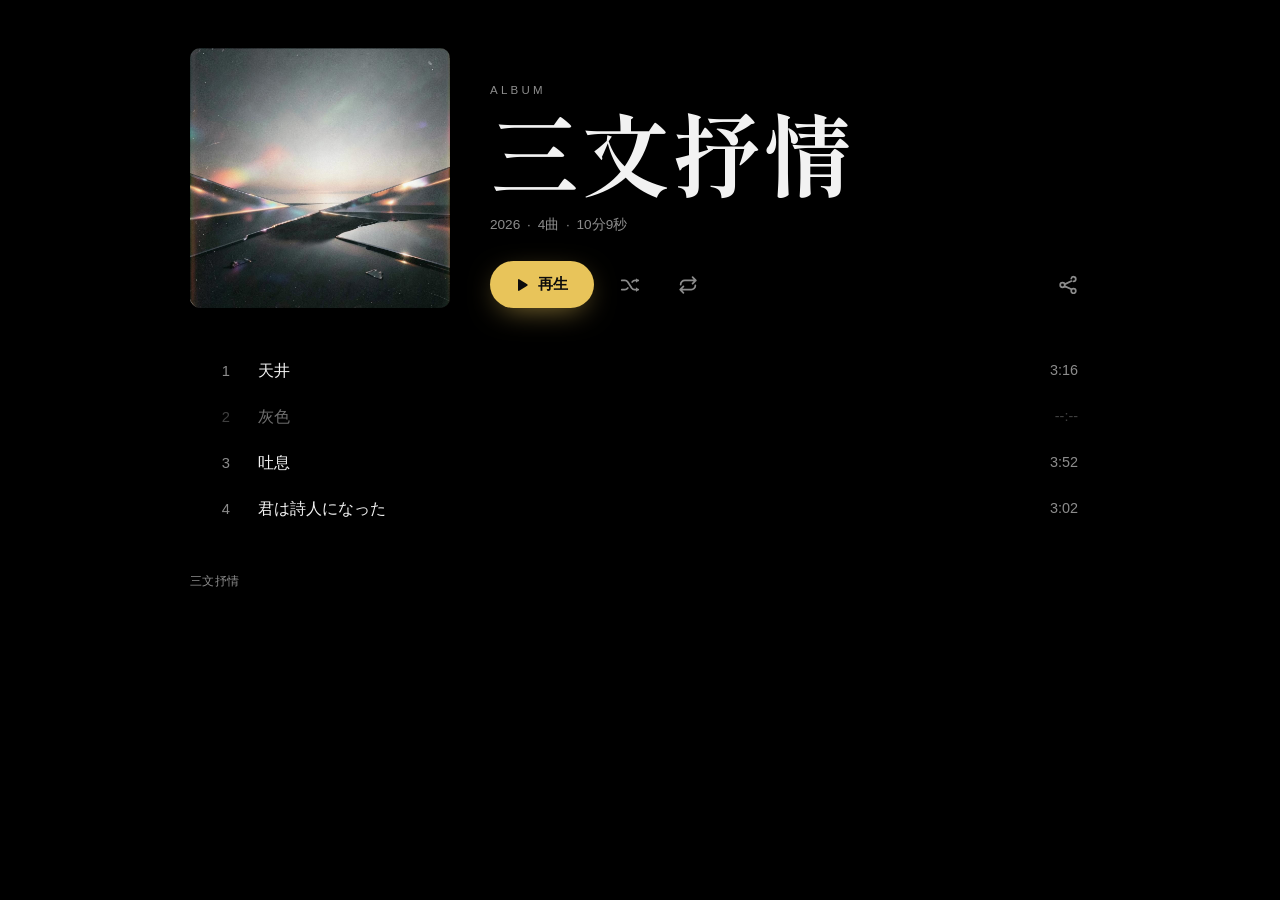
==== drivel/index.html @ 1f843651 "Add files via upload" ====
<!DOCTYPE html>
<html lang="ja">
<head>
<meta charset="utf-8">
<meta name="viewport" content="width=device-width, initial-scale=1, viewport-fit=cover">
<title>三文抒情</title>
<meta name="theme-color" content="#000000">
<meta name="description" content="三文抒情 — アルバムプレイヤー">
<!-- OGP（共有時のカード表示用。jacket をサムネに使う） -->
<meta property="og:type" content="music.album">
<meta property="og:title" content="三文抒情">
<link rel="preconnect" href="https://fonts.googleapis.com">
<link rel="preconnect" href="https://fonts.gstatic.com" crossorigin>
<link rel="stylesheet" href="style.css">
</head>
<body>

<!-- アイコン定義（画面には出ません） -->
<svg width="0" height="0" style="position:absolute" aria-hidden="true">
  <symbol id="i-play" viewBox="0 0 24 24"><path fill="currentColor" d="M8 5.14v13.72c0 .79.87 1.27 1.54.84l10.79-6.86a1 1 0 0 0 0-1.69L9.54 4.3A1 1 0 0 0 8 5.14Z"/></symbol>
  <symbol id="i-pause" viewBox="0 0 24 24"><path fill="currentColor" d="M7 5h3.2v14H7zM13.8 5H17v14h-3.2z"/></symbol>
  <symbol id="i-prev" viewBox="0 0 24 24"><path fill="currentColor" d="M7 6h2v12H7zm10.5.2L9 11.4a.7.7 0 0 0 0 1.2l8.5 5.2a.7.7 0 0 0 1.06-.6V6.8a.7.7 0 0 0-1.06-.6Z"/></symbol>
  <symbol id="i-next" viewBox="0 0 24 24"><path fill="currentColor" d="M15 6h2v12h-2zM6.5 6.2 15 11.4a.7.7 0 0 1 0 1.2l-8.5 5.2A.7.7 0 0 1 5.44 17.2V6.8A.7.7 0 0 1 6.5 6.2Z"/></symbol>
  <symbol id="i-shuffle" viewBox="0 0 24 24"><path fill="none" stroke="currentColor" stroke-width="1.9" stroke-linecap="round" stroke-linejoin="round" d="M3 7h3.5c1.4 0 2.3.7 3.1 1.8l4.2 6.4c.8 1.1 1.7 1.8 3.1 1.8H21M3 17h3.5c1.4 0 2.3-.7 3.1-1.8M14.4 8.8C15.2 7.7 16.1 7 17.5 7H21"/><path fill="currentColor" d="m18.5 4.5 3 2.5-3 2.5zM18.5 14.5l3 2.5-3 2.5z"/></symbol>
  <symbol id="i-loop" viewBox="0 0 24 24"><path fill="none" stroke="currentColor" stroke-width="1.9" stroke-linecap="round" stroke-linejoin="round" d="M17 3.5 20.5 7 17 10.5M20.5 7H8.5A4.5 4.5 0 0 0 4 11.5M7 20.5 3.5 17 7 13.5M3.5 17h12A4.5 4.5 0 0 0 20 12.5"/></symbol>
  <symbol id="i-loop1" viewBox="0 0 24 24"><path fill="none" stroke="currentColor" stroke-width="1.9" stroke-linecap="round" stroke-linejoin="round" d="M17 3.5 20.5 7 17 10.5M20.5 7H8.5A4.5 4.5 0 0 0 4 11.5M7 20.5 3.5 17 7 13.5M3.5 17h12A4.5 4.5 0 0 0 20 12.5"/><text x="12" y="14.5" font-size="8" font-weight="700" text-anchor="middle" fill="currentColor" stroke="none">1</text></symbol>
  <symbol id="i-share" viewBox="0 0 24 24"><path fill="none" stroke="currentColor" stroke-width="1.9" stroke-linecap="round" stroke-linejoin="round" d="M18 8a2.5 2.5 0 1 0-2.45-3M6 14.5A2.5 2.5 0 1 0 6 9.5a2.5 2.5 0 0 0 0 5ZM18 21a2.5 2.5 0 1 0 0-5 2.5 2.5 0 0 0 0 5ZM8.2 11.3l7.6-3.6M8.2 13.2l7.6 3.5"/></symbol>
</svg>

<div id="app">
  <div class="loading" id="loading">読み込み中…</div>

  <main class="screen" id="screen" hidden>
    <header class="album">
      <div class="album__art" id="art"></div>
      <div class="album__meta">
        <p class="album__eyebrow">Album</p>
        <h1 class="album__title" id="albumTitle"></h1>
        <p class="album__artist" id="albumArtist" hidden></p>
        <p class="album__stats">
          <span id="statYear" hidden></span>
          <span id="statCount"></span>
          <span id="statTotal"></span>
        </p>
        <div class="controls">
          <button class="btn btn--primary" id="playAll">
            <svg aria-hidden="true"><use href="#i-play"></use></svg><span>再生</span>
          </button>
          <button class="btn btn--icon" id="shuffle" aria-pressed="false" aria-label="シャッフル" title="シャッフル">
            <svg aria-hidden="true"><use href="#i-shuffle"></use></svg>
          </button>
          <button class="btn btn--icon" id="loop" aria-label="ループ：オフ" title="ループ：オフ">
            <svg aria-hidden="true"><use href="#i-loop"></use></svg>
          </button>
          <button class="btn btn--icon controls__share" id="share" aria-label="リンクを共有" title="リンクを共有">
            <svg aria-hidden="true"><use href="#i-share"></use></svg>
          </button>
        </div>
      </div>
    </header>

    <ol class="tracks" id="tracklist"></ol>
    <footer class="credit" id="credit"></footer>
  </main>

  <!-- 歌詞パネル -->
  <section class="lyrics" id="lyrics" hidden aria-label="歌詞">
    <div class="lyrics__head">
      <span class="lyrics__title" id="lyricsTitle">歌詞</span>
      <button class="lyrics__close" id="lyricsClose">閉じる</button>
    </div>
    <div class="lyrics__body" id="lyricsBody"></div>
  </section>

  <!-- 下部プレイヤー -->
  <div class="player" id="player" hidden>
    <div class="player__inner">
      <div class="player__seek">
        <span class="time" id="cur">0:00</span>
        <input class="seek" id="seek" type="range" min="0" max="1000" value="0" step="1" aria-label="再生位置">
        <span class="time time--end" id="dur">0:00</span>
      </div>
      <div class="player__row">
        <div class="np" id="np">
          <img class="np__art" id="npArt" alt="" hidden>
          <div>
            <div class="np__title" id="npTitle"></div>
            <button class="np__lyrics" id="npLyrics">歌詞をみる</button>
          </div>
        </div>
        <div class="transport">
          <button id="prev" aria-label="前の曲"><svg aria-hidden="true"><use href="#i-prev"></use></svg></button>
          <button class="transport__play" id="play" aria-label="再生"><svg aria-hidden="true"><use href="#i-play"></use></svg></button>
          <button id="next" aria-label="次の曲"><svg aria-hidden="true"><use href="#i-next"></use></svg></button>
        </div>
        <div class="player__right">
          <button class="lyrics-toggle" id="lyricsToggle">歌詞</button>
          <input class="vol" id="vol" type="range" min="0" max="1" step="0.01" value="1" aria-label="音量">
        </div>
      </div>
    </div>
  </div>

  <div class="toast" id="toast" hidden></div>
</div>

<audio id="audio" preload="metadata"></audio>
<script src="app.js"></script>
</body>
</html>
---- drivel/style.css ----
/* =========================================================
   三文抒情 — アルバムプレイヤー  style.css
   色とフォントは design.txt から JS が上書きします。
   下の :root の値は読み込み前の初期値（フォールバック）です。
   ========================================================= */

:root{
  --bg:#000000;
  --surface:#161616;
  --surface-2:#202022;
  --accent:#e8c45a;
  --text:#f2f2f2;
  --muted:#8c8c8c;

  --font-ui:-apple-system,BlinkMacSystemFont,"Hiragino Kaku Gothic ProN",
            "Hiragino Sans","Yu Gothic","Meiryo",sans-serif;
  --font-album:"Shippori Mincho","Hiragino Mincho ProN","Yu Mincho",serif;
  --font-lyrics:"Shippori Mincho","Hiragino Mincho ProN","Yu Mincho",serif;

  --bar-h:84px;          /* 下部プレイヤーの高さ */
  --maxw:980px;
}

*{box-sizing:border-box;}
html,body{margin:0;padding:0;}
body{
  background:var(--bg);
  color:var(--text);
  font-family:var(--font-ui);
  -webkit-font-smoothing:antialiased;
  text-rendering:optimizeLegibility;
  line-height:1.5;
  overflow-x:hidden;
}
img{display:block;max-width:100%;}
button{font-family:inherit;color:inherit;cursor:pointer;border:0;background:none;}
button:focus-visible,input:focus-visible,[tabindex]:focus-visible{
  outline:2px solid var(--accent);
  outline-offset:2px;
  border-radius:6px;
}

/* ---------- レイアウト土台 ---------- */
.screen{
  max-width:var(--maxw);
  margin:0 auto;
  padding:clamp(20px,4vw,48px) clamp(16px,4vw,40px);
  padding-bottom:calc(var(--bar-h) + 40px);   /* プレイヤーぶん空ける */
}

/* ---------- アルバムヘッダー ---------- */
.album{
  display:grid;
  grid-template-columns:minmax(0,260px) 1fr;
  gap:clamp(20px,4vw,40px);
  align-items:end;
  margin-bottom:clamp(24px,4vw,40px);
}
.album__art{
  aspect-ratio:1/1;
  border-radius:10px;
  overflow:hidden;
  background:var(--surface);
  box-shadow:0 24px 60px -24px rgba(0,0,0,.8);
}
.album__art img{width:100%;height:100%;object-fit:cover;}
.album__art--empty{display:flex;align-items:center;justify-content:center;color:var(--muted);}

.album__meta{min-width:0;}
.album__eyebrow{
  margin:0 0 .5em;
  font-size:.72rem;
  letter-spacing:.28em;
  color:var(--muted);
  text-transform:uppercase;
}
.album__title{
  font-family:var(--font-album);
  font-weight:700;
  /* ドデカく */
  font-size:clamp(2.7rem,8.5vw,5.6rem);
  line-height:1.04;
  letter-spacing:.01em;
  margin:0 0 .18em;
  word-break:break-word;
}
.album__artist{
  margin:.2em 0 0;
  font-size:1.05rem;
  font-weight:600;
  color:var(--text);
}
.album__stats{
  margin:.9em 0 0;
  font-size:.85rem;
  color:var(--muted);
  display:flex;flex-wrap:wrap;gap:.5em;align-items:center;
}
.album__stats span:not(:first-child)::before{
  content:"·";margin-right:.5em;color:var(--muted);
}

/* ---------- コントロール列 ---------- */
.controls{
  display:flex;align-items:center;gap:14px;
  margin-top:clamp(18px,3vw,26px);
}
.btn{
  display:inline-flex;align-items:center;justify-content:center;gap:.55em;
  transition:transform .12s ease,color .12s ease,background .12s ease,box-shadow .12s ease;
}
.btn svg{width:22px;height:22px;display:block;}
.btn--primary{
  background:var(--accent);
  color:#0c0c0c;
  font-weight:700;
  font-size:.95rem;
  padding:13px 26px 13px 22px;
  border-radius:999px;
  /* 月明かりのにじみ */
  box-shadow:0 0 0 0 color-mix(in srgb,var(--accent) 55%,transparent),
             0 8px 30px -10px color-mix(in srgb,var(--accent) 70%,transparent);
}
.btn--primary:hover{transform:scale(1.04);}
.btn--primary svg{width:18px;height:18px;}
.btn--icon{
  width:44px;height:44px;border-radius:50%;
  color:var(--muted);
}
.btn--icon:hover{color:var(--text);background:var(--surface);}
.btn--icon[aria-pressed="true"],
.btn--icon.is-active{color:var(--accent);}
.btn--icon[aria-pressed="true"]::after,
.btn--icon.is-active::after{
  content:"";position:absolute;width:4px;height:4px;border-radius:50%;
  background:var(--accent);margin-top:30px;
}
.btn--icon{position:relative;}
.controls__share{margin-left:auto;}

/* ---------- トラックリスト ---------- */
.tracks{list-style:none;margin:0;padding:0;}
.track{
  display:grid;
  grid-template-columns:28px auto 1fr auto;
  align-items:center;
  gap:14px;
  padding:11px 12px;
  border-radius:8px;
  cursor:pointer;
  transition:background .12s ease;
}
.track:hover{background:var(--surface);}
.track.is-current{background:color-mix(in srgb,var(--surface) 80%,var(--accent) 6%);}
.track__index{
  color:var(--muted);font-size:.92rem;text-align:right;
  font-variant-numeric:tabular-nums;
}
.track.is-current .track__index{color:var(--accent);}
.track__art{width:38px;height:38px;border-radius:5px;object-fit:cover;background:var(--surface-2);}
.track__art--spacer{width:0;}                 /* 画像が無い曲は左に何も付けない */
.track__title{
  min-width:0;font-size:1rem;
  white-space:nowrap;overflow:hidden;text-overflow:ellipsis;
}
.track.is-current .track__title{color:var(--accent);}
.track__dur{color:var(--muted);font-size:.9rem;font-variant-numeric:tabular-nums;}
.track.is-empty{opacity:.45;}
.track__bars{display:inline-flex;gap:2px;align-items:flex-end;height:14px;margin-left:2px;}
.track__bars span{width:3px;background:var(--accent);border-radius:1px;animation:eq 1s ease-in-out infinite;}
.track__bars span:nth-child(2){animation-delay:.2s;}
.track__bars span:nth-child(3){animation-delay:.4s;}
@keyframes eq{0%,100%{height:4px;}50%{height:14px;}}

.credit{margin-top:40px;color:var(--muted);font-size:.78rem;letter-spacing:.04em;}

/* ---------- 下部プレイヤー ---------- */
.player{
  position:fixed;left:0;right:0;bottom:0;z-index:30;
  background:color-mix(in srgb,var(--surface) 92%,#000);
  backdrop-filter:saturate(1.2) blur(8px);
  border-top:1px solid color-mix(in srgb,var(--text) 8%,transparent);
}
.player__inner{max-width:var(--maxw);margin:0 auto;padding:8px clamp(14px,4vw,28px) 10px;}
.player__seek{display:flex;align-items:center;gap:12px;}
.time{font-size:.72rem;color:var(--muted);min-width:38px;font-variant-numeric:tabular-nums;}
.time--end{text-align:right;}

/* シークバー（range を自前スタイル） */
.seek{
  -webkit-appearance:none;appearance:none;width:100%;height:16px;background:transparent;cursor:pointer;
}
.seek::-webkit-slider-runnable-track{
  height:4px;border-radius:3px;
  background:linear-gradient(to right,var(--accent) var(--p,0%),
            color-mix(in srgb,var(--text) 22%,transparent) var(--p,0%));
}
.seek::-moz-range-track{height:4px;border-radius:3px;background:color-mix(in srgb,var(--text) 22%,transparent);}
.seek::-moz-range-progress{height:4px;border-radius:3px;background:var(--accent);}
.seek::-webkit-slider-thumb{
  -webkit-appearance:none;appearance:none;width:12px;height:12px;margin-top:-4px;
  border-radius:50%;background:var(--text);
  box-shadow:0 0 6px color-mix(in srgb,var(--accent) 80%,transparent);
  opacity:0;transition:opacity .12s ease;
}
.seek:hover::-webkit-slider-thumb,.seek:focus-visible::-webkit-slider-thumb{opacity:1;}
.seek::-moz-range-thumb{width:12px;height:12px;border:0;border-radius:50%;background:var(--text);}

.player__row{
  display:grid;grid-template-columns:1fr auto 1fr;align-items:center;gap:12px;margin-top:4px;
}
.np{display:flex;align-items:center;gap:12px;min-width:0;}
.np__art{width:46px;height:46px;border-radius:6px;object-fit:cover;background:var(--surface-2);flex:0 0 auto;}
.np__title{
  font-size:.95rem;min-width:0;
  white-space:nowrap;overflow:hidden;text-overflow:ellipsis;
}
.transport{display:flex;align-items:center;gap:10px;justify-self:center;}
.transport button{width:40px;height:40px;border-radius:50%;display:flex;align-items:center;justify-content:center;color:var(--text);}
.transport button:hover{background:var(--surface-2);}
.transport button svg{width:20px;height:20px;}
.transport__play{
  width:50px;height:50px;background:var(--accent);color:#0c0c0c;
  box-shadow:0 6px 24px -10px color-mix(in srgb,var(--accent) 80%,transparent);
}
.transport__play:hover{background:var(--accent);transform:scale(1.05);}
.transport__play svg{width:22px;height:22px;}
.player__right{display:flex;align-items:center;justify-content:flex-end;gap:14px;}
.lyrics-toggle{
  font-size:.82rem;color:var(--muted);letter-spacing:.06em;
  padding:7px 12px;border-radius:999px;
}
.lyrics-toggle:hover{color:var(--text);}
.lyrics-toggle.is-active{color:var(--accent);}
.vol{
  -webkit-appearance:none;appearance:none;width:84px;height:4px;border-radius:3px;
  background:color-mix(in srgb,var(--text) 22%,transparent);cursor:pointer;
}
.vol::-webkit-slider-thumb{-webkit-appearance:none;width:11px;height:11px;border-radius:50%;background:var(--text);}
.vol::-moz-range-thumb{width:11px;height:11px;border:0;border-radius:50%;background:var(--text);}

/* ---------- 歌詞パネル ---------- */
.lyrics{
  position:fixed;inset:0;z-index:40;
  background:color-mix(in srgb,var(--bg) 96%,#000);
  backdrop-filter:blur(14px);
  display:flex;flex-direction:column;
  padding-bottom:var(--bar-h);
  animation:rise .28s ease;
}
@keyframes rise{from{opacity:0;transform:translateY(14px);}to{opacity:1;transform:none;}}
.lyrics__head{
  display:flex;align-items:center;justify-content:space-between;
  max-width:720px;width:100%;margin:0 auto;
  padding:clamp(18px,4vw,30px) clamp(18px,5vw,32px) 6px;
}
.lyrics__title{font-size:.82rem;letter-spacing:.18em;color:var(--muted);text-transform:uppercase;}
.lyrics__close{color:var(--muted);font-size:.82rem;padding:8px 12px;border-radius:999px;}
.lyrics__close:hover{color:var(--text);background:var(--surface);}
.lyrics__body{
  flex:1;overflow-y:auto;
  max-width:720px;width:100%;margin:0 auto;
  padding:8px clamp(18px,5vw,32px) 40px;
  /* 列は中央寄せ・文字は左寄せ */
  text-align:left;
}
.lyrics__inner{
  font-family:var(--font-lyrics);
  font-size:clamp(1rem,1.05rem + .2vw,1.18rem);
  line-height:2.05;
  letter-spacing:.02em;
  color:color-mix(in srgb,var(--text) 92%,transparent);
  max-width:30em;margin:0 auto;       /* 中央のカラム、中身は左揃え */
}
.lyrics__inner p{margin:0;}
.lyrics__inner p.blank{height:1.1em;}
.lyrics__empty{color:var(--muted);font-family:var(--font-ui);}

/* ---------- トースト ---------- */
.toast{
  position:fixed;left:50%;bottom:calc(var(--bar-h) + 18px);transform:translateX(-50%);
  background:var(--surface-2);color:var(--text);
  padding:11px 18px;border-radius:10px;font-size:.85rem;z-index:60;
  box-shadow:0 12px 40px -12px rgba(0,0,0,.8);
  border:1px solid color-mix(in srgb,var(--text) 8%,transparent);
  animation:toast .2s ease;
}
@keyframes toast{from{opacity:0;transform:translate(-50%,8px);}to{opacity:1;transform:translateX(-50%);}}

/* ---------- 状態 ---------- */
[hidden]{display:none !important;}
.loading{display:flex;min-height:60vh;align-items:center;justify-content:center;color:var(--muted);}

/* ---------- スマホ ---------- */
@media (max-width:720px){
  :root{--bar-h:118px;}
  .album{
    grid-template-columns:1fr;justify-items:center;text-align:center;gap:18px;
  }
  .album__art{width:min(70vw,300px);}
  .album__meta{width:100%;}
  .album__stats{justify-content:center;}
  .controls{justify-content:center;flex-wrap:wrap;}
  .controls__share{margin-left:0;}
  .album__title{font-size:clamp(2.4rem,12vw,3.6rem);}

  .player__row{grid-template-columns:1fr auto;grid-template-areas:"np transport";row-gap:2px;}
  .np{grid-area:np;}
  .transport{grid-area:transport;}
  .player__right{display:none;}        /* スマホは端末の音量＋専用歌詞ボタン */
  .np__art{width:40px;height:40px;}
  /* スマホは歌詞ボタンを再生バー左の曲名タップで開く動線にする */
}

/* スマホで歌詞ボタンを再生バーに常時表示 */
.np__lyrics{
  display:none;font-size:.7rem;color:var(--muted);letter-spacing:.08em;margin-top:2px;
}
@media (max-width:720px){.np__lyrics{display:block;}}

@media (prefers-reduced-motion:reduce){
  *{animation:none !important;transition:none !important;}
}
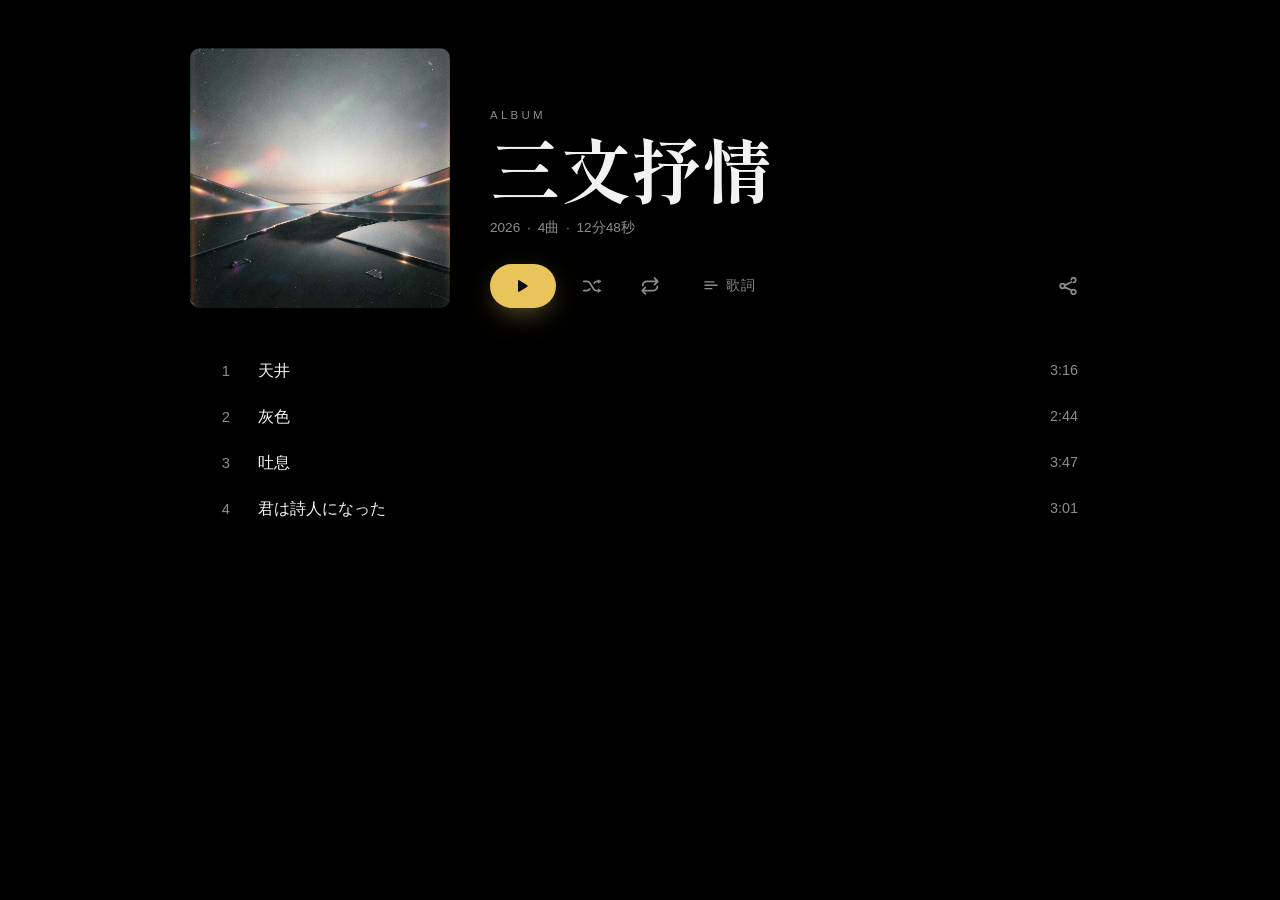
==== commit 9452a954: "Add files via upload" ====
--- a/drivel/index.html
+++ b/drivel/index.html
@@ -25,6 +25,7 @@
   <symbol id="i-loop" viewBox="0 0 24 24"><path fill="none" stroke="currentColor" stroke-width="1.9" stroke-linecap="round" stroke-linejoin="round" d="M17 3.5 20.5 7 17 10.5M20.5 7H8.5A4.5 4.5 0 0 0 4 11.5M7 20.5 3.5 17 7 13.5M3.5 17h12A4.5 4.5 0 0 0 20 12.5"/></symbol>
   <symbol id="i-loop1" viewBox="0 0 24 24"><path fill="none" stroke="currentColor" stroke-width="1.9" stroke-linecap="round" stroke-linejoin="round" d="M17 3.5 20.5 7 17 10.5M20.5 7H8.5A4.5 4.5 0 0 0 4 11.5M7 20.5 3.5 17 7 13.5M3.5 17h12A4.5 4.5 0 0 0 20 12.5"/><text x="12" y="14.5" font-size="8" font-weight="700" text-anchor="middle" fill="currentColor" stroke="none">1</text></symbol>
   <symbol id="i-share" viewBox="0 0 24 24"><path fill="none" stroke="currentColor" stroke-width="1.9" stroke-linecap="round" stroke-linejoin="round" d="M18 8a2.5 2.5 0 1 0-2.45-3M6 14.5A2.5 2.5 0 1 0 6 9.5a2.5 2.5 0 0 0 0 5ZM18 21a2.5 2.5 0 1 0 0-5 2.5 2.5 0 0 0 0 5ZM8.2 11.3l7.6-3.6M8.2 13.2l7.6 3.5"/></symbol>
+  <symbol id="i-lyrics" viewBox="0 0 24 24"><path fill="none" stroke="currentColor" stroke-width="1.9" stroke-linecap="round" stroke-linejoin="round" d="M4 6.5h12M4 11h16M4 15.5h9"/></symbol>
 </svg>
 
 <div id="app">
@@ -43,14 +44,17 @@
           <span id="statTotal"></span>
         </p>
         <div class="controls">
-          <button class="btn btn--primary" id="playAll">
-            <svg aria-hidden="true"><use href="#i-play"></use></svg><span>再生</span>
+          <button class="btn btn--primary" id="playAll" aria-label="再生">
+            <svg aria-hidden="true"><use href="#i-play"></use></svg>
           </button>
           <button class="btn btn--icon" id="shuffle" aria-pressed="false" aria-label="シャッフル" title="シャッフル">
             <svg aria-hidden="true"><use href="#i-shuffle"></use></svg>
           </button>
           <button class="btn btn--icon" id="loop" aria-label="ループ：オフ" title="ループ：オフ">
             <svg aria-hidden="true"><use href="#i-loop"></use></svg>
+          </button>
+          <button class="btn btn--text" id="lyricsToggle" aria-label="歌詞" title="歌詞">
+            <svg aria-hidden="true"><use href="#i-lyrics"></use></svg><span>歌詞</span>
           </button>
           <button class="btn btn--icon controls__share" id="share" aria-label="リンクを共有" title="リンクを共有">
             <svg aria-hidden="true"><use href="#i-share"></use></svg>
@@ -60,7 +64,6 @@
     </header>
 
     <ol class="tracks" id="tracklist"></ol>
-    <footer class="credit" id="credit"></footer>
   </main>
 
   <!-- 歌詞パネル -->
@@ -85,7 +88,6 @@
           <img class="np__art" id="npArt" alt="" hidden>
           <div>
             <div class="np__title" id="npTitle"></div>
-            <button class="np__lyrics" id="npLyrics">歌詞をみる</button>
           </div>
         </div>
         <div class="transport">
@@ -94,8 +96,10 @@
           <button id="next" aria-label="次の曲"><svg aria-hidden="true"><use href="#i-next"></use></svg></button>
         </div>
         <div class="player__right">
-          <button class="lyrics-toggle" id="lyricsToggle">歌詞</button>
-          <input class="vol" id="vol" type="range" min="0" max="1" step="0.01" value="1" aria-label="音量">
+          <span class="vol-wrap">
+            <svg class="vol-ico" aria-hidden="true" viewBox="0 0 24 24"><path fill="currentColor" d="M4 9v6h4l5 4V5L8 9H4z"/><path fill="none" stroke="currentColor" stroke-width="1.7" stroke-linecap="round" d="M16.5 8.5a5 5 0 0 1 0 7"/></svg>
+            <input class="vol" id="vol" type="range" min="0" max="1" step="0.01" value="1" aria-label="音量">
+          </span>
         </div>
       </div>
     </div>
--- a/drivel/style.css
+++ b/drivel/style.css
@@ -77,9 +77,9 @@
 .album__title{
   font-family:var(--font-album);
   font-weight:700;
-  /* ドデカく */
-  font-size:clamp(2.7rem,8.5vw,5.6rem);
-  line-height:1.04;
+  /* design.txt の「アルバム名サイズ」で上書き。未指定なら下の控えめclamp */
+  font-size:var(--album-title-size, clamp(2.3rem,6.5vw,4.4rem));
+  line-height:1.06;
   letter-spacing:.01em;
   margin:0 0 .18em;
   word-break:break-word;
@@ -128,6 +128,13 @@
   color:var(--muted);
 }
 .btn--icon:hover{color:var(--text);background:var(--surface);}
+.btn--text{
+  height:44px;padding:0 16px;border-radius:999px;
+  color:var(--muted);font-size:.86rem;letter-spacing:.04em;gap:.45em;
+}
+.btn--text svg{width:18px;height:18px;}
+.btn--text:hover{color:var(--text);background:var(--surface);}
+.btn--text.is-active{color:var(--accent);background:color-mix(in srgb,var(--accent) 14%,transparent);}
 .btn--icon[aria-pressed="true"],
 .btn--icon.is-active{color:var(--accent);}
 .btn--icon[aria-pressed="true"]::after,
@@ -172,8 +179,6 @@
 .track__bars span:nth-child(3){animation-delay:.4s;}
 @keyframes eq{0%,100%{height:4px;}50%{height:14px;}}
 
-.credit{margin-top:40px;color:var(--muted);font-size:.78rem;letter-spacing:.04em;}
-
 /* ---------- 下部プレイヤー ---------- */
 .player{
   position:fixed;left:0;right:0;bottom:0;z-index:30;
@@ -188,23 +193,28 @@
 
 /* シークバー（range を自前スタイル） */
 .seek{
-  -webkit-appearance:none;appearance:none;width:100%;height:16px;background:transparent;cursor:pointer;
+  -webkit-appearance:none;appearance:none;width:100%;height:22px;background:transparent;cursor:pointer;
+  touch-action:none;   /* スマホで掴んだら横スクロールに取られない */
 }
 .seek::-webkit-slider-runnable-track{
-  height:4px;border-radius:3px;
+  height:6px;border-radius:4px;
   background:linear-gradient(to right,var(--accent) var(--p,0%),
-            color-mix(in srgb,var(--text) 22%,transparent) var(--p,0%));
-}
-.seek::-moz-range-track{height:4px;border-radius:3px;background:color-mix(in srgb,var(--text) 22%,transparent);}
-.seek::-moz-range-progress{height:4px;border-radius:3px;background:var(--accent);}
+            color-mix(in srgb,var(--text) 24%,transparent) var(--p,0%));
+}
+.seek::-moz-range-track{height:6px;border-radius:4px;background:color-mix(in srgb,var(--text) 24%,transparent);}
+.seek::-moz-range-progress{height:6px;border-radius:4px;background:var(--accent);}
 .seek::-webkit-slider-thumb{
-  -webkit-appearance:none;appearance:none;width:12px;height:12px;margin-top:-4px;
-  border-radius:50%;background:var(--text);
-  box-shadow:0 0 6px color-mix(in srgb,var(--accent) 80%,transparent);
-  opacity:0;transition:opacity .12s ease;
-}
-.seek:hover::-webkit-slider-thumb,.seek:focus-visible::-webkit-slider-thumb{opacity:1;}
-.seek::-moz-range-thumb{width:12px;height:12px;border:0;border-radius:50%;background:var(--text);}
+  -webkit-appearance:none;appearance:none;width:15px;height:15px;margin-top:-4.5px;
+  border-radius:50%;background:#fff;border:2px solid var(--accent);
+  box-shadow:0 1px 5px rgba(0,0,0,.45);
+  transition:transform .1s ease;
+}
+.seek:hover::-webkit-slider-thumb,.seek:active::-webkit-slider-thumb{transform:scale(1.25);}
+.seek::-moz-range-thumb{
+  width:15px;height:15px;border:2px solid var(--accent);border-radius:50%;background:#fff;
+  box-shadow:0 1px 5px rgba(0,0,0,.45);
+}
+.seek.is-seeking::-webkit-slider-thumb{transform:scale(1.25);}
 
 .player__row{
   display:grid;grid-template-columns:1fr auto 1fr;align-items:center;gap:12px;margin-top:4px;
@@ -225,19 +235,24 @@
 }
 .transport__play:hover{background:var(--accent);transform:scale(1.05);}
 .transport__play svg{width:22px;height:22px;}
-.player__right{display:flex;align-items:center;justify-content:flex-end;gap:14px;}
-.lyrics-toggle{
-  font-size:.82rem;color:var(--muted);letter-spacing:.06em;
-  padding:7px 12px;border-radius:999px;
-}
-.lyrics-toggle:hover{color:var(--text);}
-.lyrics-toggle.is-active{color:var(--accent);}
+.player__right{display:flex;align-items:center;justify-content:flex-end;gap:10px;}
+.vol-wrap{display:flex;align-items:center;gap:8px;}
+.vol-ico{width:18px;height:18px;color:var(--muted);flex:0 0 auto;}
 .vol{
-  -webkit-appearance:none;appearance:none;width:84px;height:4px;border-radius:3px;
-  background:color-mix(in srgb,var(--text) 22%,transparent);cursor:pointer;
-}
-.vol::-webkit-slider-thumb{-webkit-appearance:none;width:11px;height:11px;border-radius:50%;background:var(--text);}
-.vol::-moz-range-thumb{width:11px;height:11px;border:0;border-radius:50%;background:var(--text);}
+  -webkit-appearance:none;appearance:none;width:90px;height:18px;background:transparent;cursor:pointer;
+}
+.vol::-webkit-slider-runnable-track{
+  height:4px;border-radius:3px;
+  background:linear-gradient(to right,var(--accent) var(--vp,100%),
+            color-mix(in srgb,var(--text) 22%,transparent) var(--vp,100%));
+}
+.vol::-moz-range-track{height:4px;border-radius:3px;background:color-mix(in srgb,var(--text) 22%,transparent);}
+.vol::-moz-range-progress{height:4px;border-radius:3px;background:var(--accent);}
+.vol::-webkit-slider-thumb{
+  -webkit-appearance:none;appearance:none;width:12px;height:12px;margin-top:-4px;
+  border-radius:50%;background:var(--accent);box-shadow:0 1px 4px rgba(0,0,0,.4);
+}
+.vol::-moz-range-thumb{width:12px;height:12px;border:0;border-radius:50%;background:var(--accent);}
 
 /* ---------- 歌詞パネル ---------- */
 .lyrics{
@@ -261,16 +276,17 @@
   flex:1;overflow-y:auto;
   max-width:720px;width:100%;margin:0 auto;
   padding:8px clamp(18px,5vw,32px) 40px;
-  /* 列は中央寄せ・文字は左寄せ */
-  text-align:left;
+  /* 文字は左寄せのまま、ブロック自体を画面中央へ */
+  text-align:center;
 }
 .lyrics__inner{
+  display:inline-block;
+  text-align:left;            /* 中身の文字は左揃え */
   font-family:var(--font-lyrics);
   font-size:clamp(1rem,1.05rem + .2vw,1.18rem);
   line-height:2.05;
   letter-spacing:.02em;
   color:color-mix(in srgb,var(--text) 92%,transparent);
-  max-width:30em;margin:0 auto;       /* 中央のカラム、中身は左揃え */
 }
 .lyrics__inner p{margin:0;}
 .lyrics__inner p.blank{height:1.1em;}
@@ -293,30 +309,26 @@
 
 /* ---------- スマホ ---------- */
 @media (max-width:720px){
-  :root{--bar-h:118px;}
+  :root{--bar-h:96px;}
+  .screen{padding-bottom:calc(var(--bar-h) + 12px);}   /* リスト下の余白を詰める */
   .album{
     grid-template-columns:1fr;justify-items:center;text-align:center;gap:18px;
   }
   .album__art{width:min(70vw,300px);}
   .album__meta{width:100%;}
   .album__stats{justify-content:center;}
-  .controls{justify-content:center;flex-wrap:wrap;}
+  .controls{justify-content:center;flex-wrap:wrap;gap:10px;}
   .controls__share{margin-left:0;}
-  .album__title{font-size:clamp(2.4rem,12vw,3.6rem);}
-
+  /* 指定サイズが大きくても画面内に収まるよう上限をかける */
+  .album__title{font-size:var(--album-title-size-m, var(--album-title-size, clamp(2.2rem,10vw,3.2rem)));}
+
+  .player__inner{padding:6px clamp(14px,4vw,28px) 8px;}
   .player__row{grid-template-columns:1fr auto;grid-template-areas:"np transport";row-gap:2px;}
   .np{grid-area:np;}
   .transport{grid-area:transport;}
-  .player__right{display:none;}        /* スマホは端末の音量＋専用歌詞ボタン */
+  .player__right{display:none;}        /* スマホは端末側の音量ボタンを使う */
   .np__art{width:40px;height:40px;}
-  /* スマホは歌詞ボタンを再生バー左の曲名タップで開く動線にする */
-}
-
-/* スマホで歌詞ボタンを再生バーに常時表示 */
-.np__lyrics{
-  display:none;font-size:.7rem;color:var(--muted);letter-spacing:.08em;margin-top:2px;
-}
-@media (max-width:720px){.np__lyrics{display:block;}}
+}
 
 @media (prefers-reduced-motion:reduce){
   *{animation:none !important;transition:none !important;}
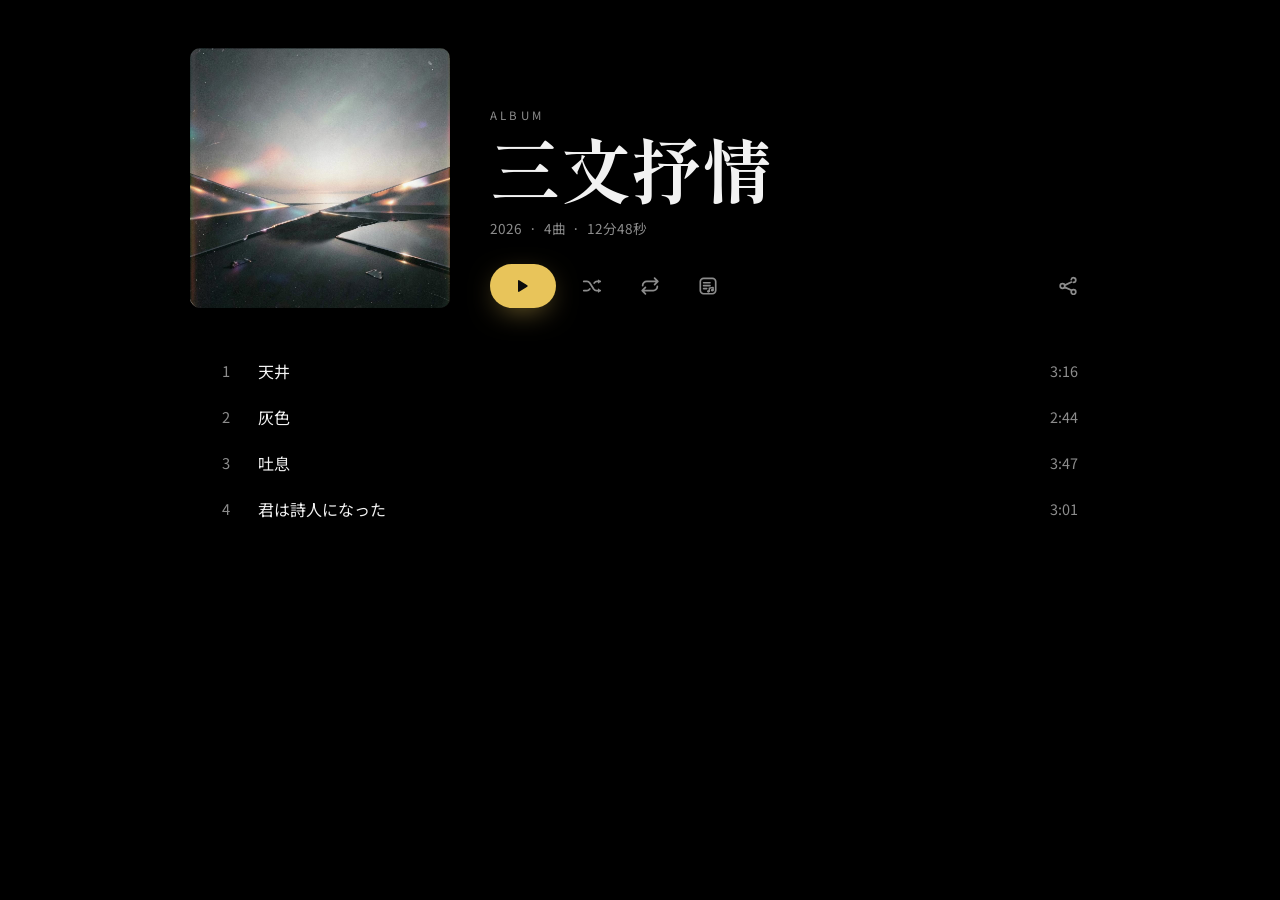
==== commit 6d8d816b: "Add files via upload" ====
--- a/drivel/index.html
+++ b/drivel/index.html
@@ -6,9 +6,40 @@
 <title>三文抒情</title>
 <meta name="theme-color" content="#000000">
 <meta name="description" content="三文抒情 — アルバムプレイヤー">
+<!-- ファビコン（差し色の♪。app.js が design.txt の差し色で塗り直します） -->
+<link rel="icon" id="favicon" href="data:image/svg+xml,%3Csvg%20xmlns%3D%22http%3A%2F%2Fwww.w3.org%2F2000%2Fsvg%22%20viewBox%3D%220%200%2032%2032%22%3E%3Cg%20fill%3D%22%23e8c45a%22%3E%3Cellipse%20cx%3D%2212%22%20cy%3D%2222%22%20rx%3D%227%22%20ry%3D%226%22%2F%3E%3Crect%20x%3D%2217.3%22%20y%3D%226%22%20width%3D%222.7%22%20height%3D%2216.4%22%20rx%3D%221.2%22%2F%3E%3Cpath%20d%3D%22M19%205.6c2.7.7%205%202.5%205%205.5%200%201-.25%201.9-.7%202.7.25-2.7-1.8-4.5-4.3-5.2z%22%2F%3E%3C%2Fg%3E%3C%2Fsvg%3E">
 <!-- OGP（共有時のカード表示用。jacket をサムネに使う） -->
 <meta property="og:type" content="music.album">
 <meta property="og:title" content="三文抒情">
+<!-- 自己修復：古いキャッシュ等で画面が出ないとき、一度だけ掃除して再読み込み -->
+<script>
+(function(){
+  window.addEventListener('load', function(){
+    setTimeout(function(){
+      var sc = document.getElementById('screen');
+      var stuck = !sc || sc.hasAttribute('hidden');
+      if(stuck && !sessionStorage.getItem('sj-healed')){
+        sessionStorage.setItem('sj-healed','1');
+        var done = function(){ location.reload(); };
+        try{
+          var jobs = [];
+          if('serviceWorker' in navigator){
+            jobs.push(navigator.serviceWorker.getRegistrations().then(function(rs){
+              return Promise.all(rs.map(function(r){ return r.unregister(); }));
+            }));
+          }
+          if(window.caches){
+            jobs.push(caches.keys().then(function(ks){
+              return Promise.all(ks.map(function(k){ return caches.delete(k); }));
+            }));
+          }
+          Promise.all(jobs).then(done, done);
+        }catch(e){ done(); }
+      }
+    }, 4000);
+  });
+})();
+</script>
 <link rel="preconnect" href="https://fonts.googleapis.com">
 <link rel="preconnect" href="https://fonts.gstatic.com" crossorigin>
 <link rel="stylesheet" href="style.css">
@@ -25,7 +56,7 @@
   <symbol id="i-loop" viewBox="0 0 24 24"><path fill="none" stroke="currentColor" stroke-width="1.9" stroke-linecap="round" stroke-linejoin="round" d="M17 3.5 20.5 7 17 10.5M20.5 7H8.5A4.5 4.5 0 0 0 4 11.5M7 20.5 3.5 17 7 13.5M3.5 17h12A4.5 4.5 0 0 0 20 12.5"/></symbol>
   <symbol id="i-loop1" viewBox="0 0 24 24"><path fill="none" stroke="currentColor" stroke-width="1.9" stroke-linecap="round" stroke-linejoin="round" d="M17 3.5 20.5 7 17 10.5M20.5 7H8.5A4.5 4.5 0 0 0 4 11.5M7 20.5 3.5 17 7 13.5M3.5 17h12A4.5 4.5 0 0 0 20 12.5"/><text x="12" y="14.5" font-size="8" font-weight="700" text-anchor="middle" fill="currentColor" stroke="none">1</text></symbol>
   <symbol id="i-share" viewBox="0 0 24 24"><path fill="none" stroke="currentColor" stroke-width="1.9" stroke-linecap="round" stroke-linejoin="round" d="M18 8a2.5 2.5 0 1 0-2.45-3M6 14.5A2.5 2.5 0 1 0 6 9.5a2.5 2.5 0 0 0 0 5ZM18 21a2.5 2.5 0 1 0 0-5 2.5 2.5 0 0 0 0 5ZM8.2 11.3l7.6-3.6M8.2 13.2l7.6 3.5"/></symbol>
-  <symbol id="i-lyrics" viewBox="0 0 24 24"><path fill="none" stroke="currentColor" stroke-width="1.9" stroke-linecap="round" stroke-linejoin="round" d="M4 6.5h12M4 11h16M4 15.5h9"/></symbol>
+  <symbol id="i-lyrics" viewBox="0 0 24 24"><rect x="3.6" y="3.6" width="16.8" height="16.8" rx="3.6" fill="none" stroke="currentColor" stroke-width="1.8"/><path d="M7.2 8.4h7M7.2 11.6h7M7.2 14.8h3.4" fill="none" stroke="currentColor" stroke-width="1.8" stroke-linecap="round"/><path d="M13.4 17.8v-3.3l4.2-1.05v3" fill="none" stroke="currentColor" stroke-width="1.5" stroke-linejoin="round" stroke-linecap="round"/><circle cx="12.5" cy="17.8" r="1.45" fill="currentColor"/><circle cx="16.7" cy="16.55" r="1.45" fill="currentColor"/></symbol>
 </svg>
 
 <div id="app">
@@ -53,8 +84,8 @@
           <button class="btn btn--icon" id="loop" aria-label="ループ：オフ" title="ループ：オフ">
             <svg aria-hidden="true"><use href="#i-loop"></use></svg>
           </button>
-          <button class="btn btn--text" id="lyricsToggle" aria-label="歌詞" title="歌詞">
-            <svg aria-hidden="true"><use href="#i-lyrics"></use></svg><span>歌詞</span>
+          <button class="btn btn--icon" id="lyricsToggle" aria-label="歌詞" title="歌詞">
+            <svg aria-hidden="true"><use href="#i-lyrics"></use></svg>
           </button>
           <button class="btn btn--icon controls__share" id="share" aria-label="リンクを共有" title="リンクを共有">
             <svg aria-hidden="true"><use href="#i-share"></use></svg>
--- a/drivel/style.css
+++ b/drivel/style.css
@@ -12,10 +12,10 @@
   --text:#f2f2f2;
   --muted:#8c8c8c;
 
-  --font-ui:-apple-system,BlinkMacSystemFont,"Hiragino Kaku Gothic ProN",
-            "Hiragino Sans","Yu Gothic","Meiryo",sans-serif;
-  --font-album:"Shippori Mincho","Hiragino Mincho ProN","Yu Mincho",serif;
-  --font-lyrics:"Shippori Mincho","Hiragino Mincho ProN","Yu Mincho",serif;
+  --font-ui:"游ゴシック","Yu Gothic","YuGothic","Hiragino Kaku Gothic ProN",
+            "Hiragino Sans","Noto Sans JP","Meiryo",sans-serif;
+  --font-album:"Shippori Mincho","Hiragino Mincho ProN","游明朝","Yu Mincho",serif;
+  --font-lyrics:"游明朝","Yu Mincho","YuMincho","Hiragino Mincho ProN","Noto Serif JP",serif;
 
   --bar-h:84px;          /* 下部プレイヤーの高さ */
   --maxw:980px;
@@ -178,6 +178,8 @@
 .track__bars span:nth-child(2){animation-delay:.2s;}
 .track__bars span:nth-child(3){animation-delay:.4s;}
 @keyframes eq{0%,100%{height:4px;}50%{height:14px;}}
+.track__pause{display:inline-flex;align-items:center;justify-content:center;color:var(--accent);}
+.track__pause svg{width:13px;height:13px;}
 
 /* ---------- 下部プレイヤー ---------- */
 .player{
@@ -278,7 +280,17 @@
   padding:8px clamp(18px,5vw,32px) 40px;
   /* 文字は左寄せのまま、ブロック自体を画面中央へ */
   text-align:center;
-}
+  /* スクロールバーは背景なし・グレーのバーだけ */
+  scrollbar-width:thin;
+  scrollbar-color:color-mix(in srgb,var(--muted) 70%,transparent) transparent;
+}
+.lyrics__body::-webkit-scrollbar{width:8px;}
+.lyrics__body::-webkit-scrollbar-track{background:transparent;}
+.lyrics__body::-webkit-scrollbar-thumb{
+  background:color-mix(in srgb,var(--muted) 60%,transparent);
+  border-radius:8px;border:2px solid transparent;background-clip:content-box;
+}
+.lyrics__body::-webkit-scrollbar-thumb:hover{background:var(--muted);background-clip:content-box;}
 .lyrics__inner{
   display:inline-block;
   text-align:left;            /* 中身の文字は左揃え */
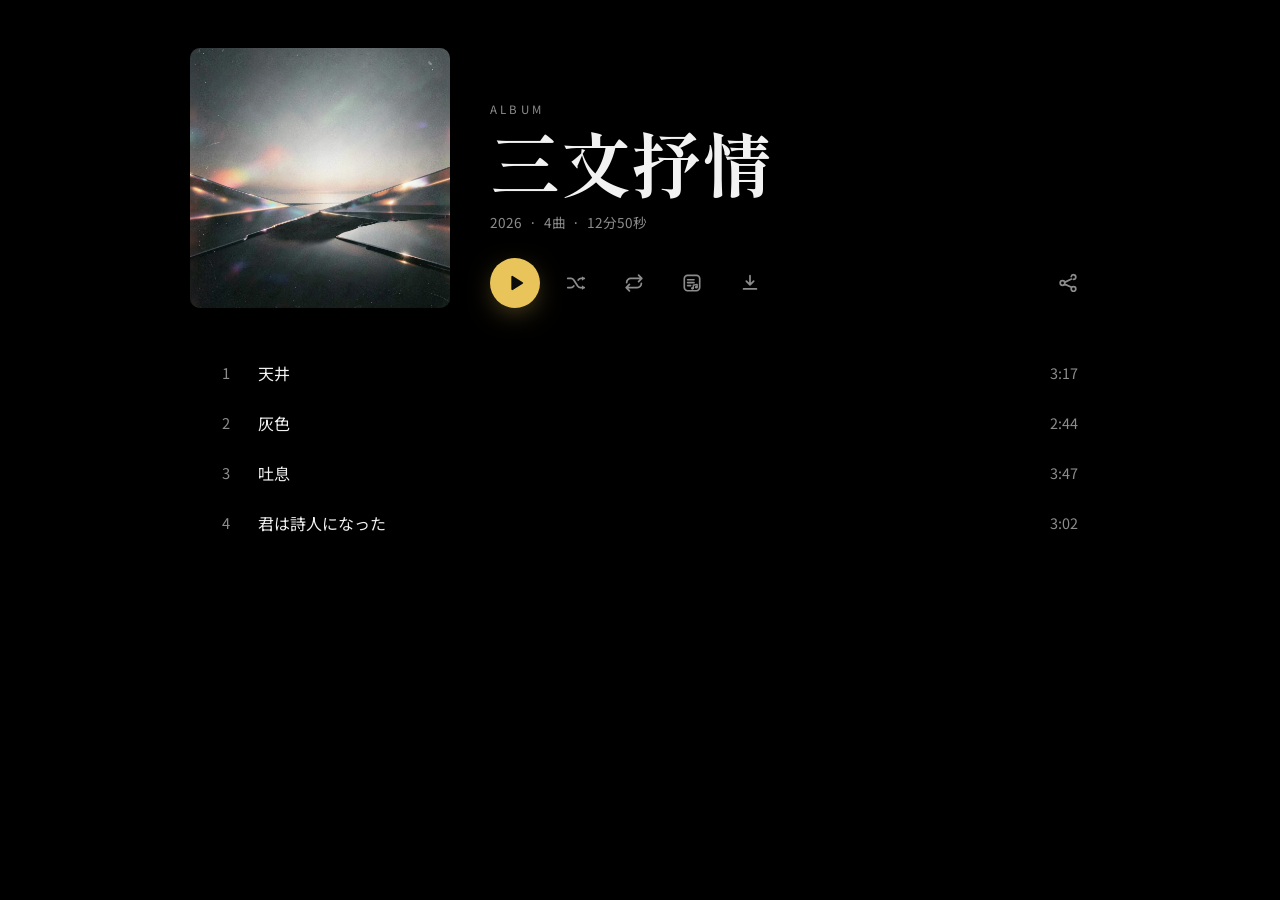
==== commit 70390083: "Add files via upload" ====
--- a/drivel/index.html
+++ b/drivel/index.html
@@ -11,6 +11,16 @@
 <!-- OGP（共有時のカード表示用。jacket をサムネに使う） -->
 <meta property="og:type" content="music.album">
 <meta property="og:title" content="三文抒情">
+<meta property="og:site_name" content="三文抒情">
+<meta property="og:description" content="アルバム『三文抒情』を聴く。ブラウザでそのまま再生できます。">
+<meta property="og:url" content="https://lemsound.github.io/album/drivel/">
+<meta property="og:image" content="https://lemsound.github.io/album/drivel/jacket.jpeg">
+<meta property="og:image:width" content="1200">
+<meta property="og:image:height" content="1200">
+<meta name="twitter:card" content="summary_large_image">
+<meta name="twitter:title" content="三文抒情">
+<meta name="twitter:description" content="アルバム『三文抒情』を聴く。ブラウザでそのまま再生できます。">
+<meta name="twitter:image" content="https://lemsound.github.io/album/drivel/jacket.jpeg">
 <!-- 自己修復：古いキャッシュ等で画面が出ないとき、一度だけ掃除して再読み込み -->
 <script>
 (function(){
@@ -56,7 +66,13 @@
   <symbol id="i-loop" viewBox="0 0 24 24"><path fill="none" stroke="currentColor" stroke-width="1.9" stroke-linecap="round" stroke-linejoin="round" d="M17 3.5 20.5 7 17 10.5M20.5 7H8.5A4.5 4.5 0 0 0 4 11.5M7 20.5 3.5 17 7 13.5M3.5 17h12A4.5 4.5 0 0 0 20 12.5"/></symbol>
   <symbol id="i-loop1" viewBox="0 0 24 24"><path fill="none" stroke="currentColor" stroke-width="1.9" stroke-linecap="round" stroke-linejoin="round" d="M17 3.5 20.5 7 17 10.5M20.5 7H8.5A4.5 4.5 0 0 0 4 11.5M7 20.5 3.5 17 7 13.5M3.5 17h12A4.5 4.5 0 0 0 20 12.5"/><text x="12" y="14.5" font-size="8" font-weight="700" text-anchor="middle" fill="currentColor" stroke="none">1</text></symbol>
   <symbol id="i-share" viewBox="0 0 24 24"><path fill="none" stroke="currentColor" stroke-width="1.9" stroke-linecap="round" stroke-linejoin="round" d="M18 8a2.5 2.5 0 1 0-2.45-3M6 14.5A2.5 2.5 0 1 0 6 9.5a2.5 2.5 0 0 0 0 5ZM18 21a2.5 2.5 0 1 0 0-5 2.5 2.5 0 0 0 0 5ZM8.2 11.3l7.6-3.6M8.2 13.2l7.6 3.5"/></symbol>
+  <symbol id="i-download" viewBox="0 0 24 24"><path fill="none" stroke="currentColor" stroke-width="1.9" stroke-linecap="round" stroke-linejoin="round" d="M12 4v10m0 0 4-4m-4 4-4-4M5 18.5h14"/></symbol>
+  <symbol id="i-muted" viewBox="0 0 24 24"><path fill="currentColor" d="M4 9v6h4l5 4V5L8 9H4z"/><path fill="none" stroke="currentColor" stroke-width="1.9" stroke-linecap="round" d="M16.5 9.5l5 5m0-5l-5 5"/></symbol>
+  <symbol id="i-vol" viewBox="0 0 24 24"><path fill="currentColor" d="M4 9v6h4l5 4V5L8 9H4z"/><path fill="none" stroke="currentColor" stroke-width="1.7" stroke-linecap="round" d="M16.5 8.5a5 5 0 0 1 0 7"/></symbol>
   <symbol id="i-lyrics" viewBox="0 0 24 24"><rect x="3.6" y="3.6" width="16.8" height="16.8" rx="3.6" fill="none" stroke="currentColor" stroke-width="1.8"/><path d="M7.2 8.4h7M7.2 11.6h7M7.2 14.8h3.4" fill="none" stroke="currentColor" stroke-width="1.8" stroke-linecap="round"/><path d="M13.4 17.8v-3.3l4.2-1.05v3" fill="none" stroke="currentColor" stroke-width="1.5" stroke-linejoin="round" stroke-linecap="round"/><circle cx="12.5" cy="17.8" r="1.45" fill="currentColor"/><circle cx="16.7" cy="16.55" r="1.45" fill="currentColor"/></symbol>
+  <symbol id="i-download" viewBox="0 0 24 24"><path fill="none" stroke="currentColor" stroke-width="1.9" stroke-linecap="round" stroke-linejoin="round" d="M12 3v11m0 0 4.2-4.2M12 14 7.8 9.8M5 20.2h14"/></symbol>
+  <symbol id="i-vol" viewBox="0 0 24 24"><path fill="currentColor" d="M4 9v6h4l5 4V5L8 9H4z"/><path fill="none" stroke="currentColor" stroke-width="1.7" stroke-linecap="round" d="M16.5 8.5a5 5 0 0 1 0 7"/></symbol>
+  <symbol id="i-mute" viewBox="0 0 24 24"><path fill="currentColor" d="M4 9v6h4l5 4V5L8 9H4z"/><path fill="none" stroke="currentColor" stroke-width="1.8" stroke-linecap="round" d="m16.5 9.5 5 5m0-5-5 5"/></symbol>
 </svg>
 
 <div id="app">
@@ -87,6 +103,9 @@
           <button class="btn btn--icon" id="lyricsToggle" aria-label="歌詞" title="歌詞">
             <svg aria-hidden="true"><use href="#i-lyrics"></use></svg>
           </button>
+          <button class="btn btn--icon controls__download" id="albumDownload" aria-label="アルバムをダウンロード" title="アルバムをダウンロード">
+            <svg aria-hidden="true"><use href="#i-download"></use></svg>
+          </button>
           <button class="btn btn--icon controls__share" id="share" aria-label="リンクを共有" title="リンクを共有">
             <svg aria-hidden="true"><use href="#i-share"></use></svg>
           </button>
@@ -110,6 +129,9 @@
   <div class="player" id="player" hidden>
     <div class="player__inner">
       <div class="player__seek">
+        <button class="track-dl" id="trackDownload" aria-label="この曲をダウンロード" title="この曲をダウンロード" hidden>
+          <svg aria-hidden="true"><use href="#i-download"></use></svg>
+        </button>
         <span class="time" id="cur">0:00</span>
         <input class="seek" id="seek" type="range" min="0" max="1000" value="0" step="1" aria-label="再生位置">
         <span class="time time--end" id="dur">0:00</span>
@@ -128,11 +150,21 @@
         </div>
         <div class="player__right">
           <span class="vol-wrap">
-            <svg class="vol-ico" aria-hidden="true" viewBox="0 0 24 24"><path fill="currentColor" d="M4 9v6h4l5 4V5L8 9H4z"/><path fill="none" stroke="currentColor" stroke-width="1.7" stroke-linecap="round" d="M16.5 8.5a5 5 0 0 1 0 7"/></svg>
+            <button class="vol-ico" id="muteBtn" aria-label="ミュート" title="ミュート">
+              <svg aria-hidden="true" viewBox="0 0 24 24"><use href="#i-vol"></use></svg>
+            </button>
             <input class="vol" id="vol" type="range" min="0" max="1" step="0.01" value="1" aria-label="音量">
           </span>
         </div>
       </div>
+    </div>
+  </div>
+
+  <div class="modal" id="modal" hidden>
+    <div class="modal__card" role="dialog" aria-modal="true" aria-labelledby="modalTitle">
+      <button class="modal__x" id="modalX" aria-label="閉じる"><svg aria-hidden="true" viewBox="0 0 24 24"><path fill="none" stroke="currentColor" stroke-width="2" stroke-linecap="round" d="M6 6l12 12M18 6 6 18"/></svg></button>
+      <h2 class="modal__title" id="modalTitle"></h2>
+      <div class="modal__body" id="modalBody"></div>
     </div>
   </div>
 
--- a/drivel/style.css
+++ b/drivel/style.css
@@ -111,18 +111,15 @@
 }
 .btn svg{width:22px;height:22px;display:block;}
 .btn--primary{
+  width:50px;height:50px;border-radius:50%;
   background:var(--accent);
   color:#0c0c0c;
-  font-weight:700;
-  font-size:.95rem;
-  padding:13px 26px 13px 22px;
-  border-radius:999px;
   /* 月明かりのにじみ */
   box-shadow:0 0 0 0 color-mix(in srgb,var(--accent) 55%,transparent),
              0 8px 30px -10px color-mix(in srgb,var(--accent) 70%,transparent);
 }
-.btn--primary:hover{transform:scale(1.04);}
-.btn--primary svg{width:18px;height:18px;}
+.btn--primary:hover{transform:scale(1.05);}
+.btn--primary svg{width:22px;height:22px;}
 .btn--icon{
   width:44px;height:44px;border-radius:50%;
   color:var(--muted);
@@ -149,7 +146,7 @@
 .tracks{list-style:none;margin:0;padding:0;}
 .track{
   display:grid;
-  grid-template-columns:28px auto 1fr auto;
+  grid-template-columns:28px auto 1fr auto auto;
   align-items:center;
   gap:14px;
   padding:11px 12px;
@@ -183,9 +180,8 @@
 
 /* ---------- 下部プレイヤー ---------- */
 .player{
-  position:fixed;left:0;right:0;bottom:0;z-index:30;
+  position:fixed;left:0;right:0;bottom:0;z-index:50;
   background:color-mix(in srgb,var(--surface) 92%,#000);
-  backdrop-filter:saturate(1.2) blur(8px);
   border-top:1px solid color-mix(in srgb,var(--text) 8%,transparent);
 }
 .player__inner{max-width:var(--maxw);margin:0 auto;padding:8px clamp(14px,4vw,28px) 10px;}
@@ -256,11 +252,84 @@
 }
 .vol::-moz-range-thumb{width:12px;height:12px;border:0;border-radius:50%;background:var(--accent);}
 
+/* ---------- ミュート（スピーカー）ボタン ---------- */
+.vol-ico{
+  width:26px;height:26px;display:inline-flex;align-items:center;justify-content:center;
+  color:var(--muted);flex:0 0 auto;border-radius:50%;
+}
+.vol-ico svg{width:18px;height:18px;}
+.vol-ico:hover{color:var(--text);background:var(--surface);}
+
+/* ---------- ダウンロードボタン ---------- */
+.controls__download{ /* PCコントロールのアルバムDL（btn--icon と同じ見た目） */ }
+/* プレイヤー内（スマホ用・再生時間の左）。PCでは常に非表示 */
+.track-dl{
+  display:none;
+  width:30px;height:30px;flex:0 0 auto;align-items:center;justify-content:center;
+  color:var(--muted);border-radius:50%;
+}
+.track-dl svg{width:18px;height:18px;}
+.track-dl:hover{color:var(--text);background:var(--surface);}
+/* トラック行ホバー時のDL（PC） */
+.track__dl{
+  width:28px;height:28px;display:inline-flex;align-items:center;justify-content:center;
+  color:var(--muted);border-radius:50%;opacity:0;transition:opacity .12s ease,color .12s ease,background .12s ease;
+}
+.track__dl svg{width:17px;height:17px;}
+.track:hover .track__dl{opacity:1;}
+.track__dl:hover{color:var(--accent);background:var(--surface);}
+
+/* ---------- モーダル（共有・ダウンロード確認）---------- */
+.modal{
+  position:fixed;inset:0;z-index:70;
+  background:rgba(0,0,0,.62);
+  display:flex;align-items:center;justify-content:center;padding:24px;
+  animation:fade .16s ease;
+}
+@keyframes fade{from{opacity:0;}to{opacity:1;}}
+.modal__card{
+  position:relative;width:min(440px,92vw);
+  background:var(--surface);color:var(--text);
+  border:1px solid color-mix(in srgb,var(--text) 12%,transparent);
+  border-radius:16px;padding:26px 24px 24px;
+  box-shadow:0 20px 60px -20px rgba(0,0,0,.8);
+  font-family:var(--font-ui);
+}
+.modal__x{
+  position:absolute;top:14px;right:14px;width:34px;height:34px;border-radius:50%;
+  display:inline-flex;align-items:center;justify-content:center;color:var(--muted);
+  background:color-mix(in srgb,var(--text) 7%,transparent);
+}
+.modal__x:hover{color:var(--text);background:color-mix(in srgb,var(--text) 14%,transparent);}
+.modal__x svg{width:18px;height:18px;}
+.modal__title{font-family:var(--font-ui);font-size:1.18rem;font-weight:700;margin:2px 36px 20px 2px;letter-spacing:.02em;}
+.modal__body{font-family:var(--font-ui);}
+
+.dl{display:flex;align-items:center;justify-content:space-between;gap:16px;flex-wrap:wrap;}
+.dl--center{justify-content:center;}
+.dl__name{font-size:.98rem;color:var(--text);word-break:break-all;}
+.dl__btn{
+  display:inline-flex;align-items:center;gap:8px;
+  background:color-mix(in srgb,var(--text) 8%,transparent);
+  color:var(--text);font-family:var(--font-ui);font-size:.92rem;font-weight:600;
+  padding:11px 18px;border-radius:10px;border:1px solid color-mix(in srgb,var(--text) 14%,transparent);
+  white-space:nowrap;
+}
+.dl__btn:hover{background:color-mix(in srgb,var(--accent) 18%,transparent);border-color:color-mix(in srgb,var(--accent) 40%,transparent);}
+.dl__btn svg{width:18px;height:18px;}
+
+.share{display:flex;flex-direction:column;gap:14px;}
+.share__url{
+  font-size:.86rem;color:var(--muted);word-break:break-all;
+  padding:11px 13px;border-radius:10px;background:var(--bg);
+  border:1px solid color-mix(in srgb,var(--text) 10%,transparent);
+}
+.share .dl__btn{align-self:flex-start;}
+
 /* ---------- 歌詞パネル ---------- */
 .lyrics{
   position:fixed;inset:0;z-index:40;
-  background:color-mix(in srgb,var(--bg) 96%,#000);
-  backdrop-filter:blur(14px);
+  background:var(--bg);
   display:flex;flex-direction:column;
   padding-bottom:var(--bar-h);
   animation:rise .28s ease;
@@ -295,7 +364,7 @@
   display:inline-block;
   text-align:left;            /* 中身の文字は左揃え */
   font-family:var(--font-lyrics);
-  font-size:clamp(1rem,1.05rem + .2vw,1.18rem);
+  font-size:var(--lyrics-size, clamp(1rem,1.05rem + .2vw,1.18rem));
   line-height:2.05;
   letter-spacing:.02em;
   color:color-mix(in srgb,var(--text) 92%,transparent);
@@ -331,6 +400,12 @@
   .album__stats{justify-content:center;}
   .controls{justify-content:center;flex-wrap:wrap;gap:10px;}
   .controls__share{margin-left:0;}
+  /* スマホだけ並び順: シャッフル・ループ・再生・歌詞・共有（PCはHTML順のまま） */
+  #shuffle{order:1;}
+  #loop{order:2;}
+  #playAll{order:3;}
+  #lyricsToggle{order:4;}
+  #share{order:5;}
   /* 指定サイズが大きくても画面内に収まるよう上限をかける */
   .album__title{font-size:var(--album-title-size-m, var(--album-title-size, clamp(2.2rem,10vw,3.2rem)));}
 
@@ -340,6 +415,11 @@
   .transport{grid-area:transport;}
   .player__right{display:none;}        /* スマホは端末側の音量ボタンを使う */
   .np__art{width:40px;height:40px;}
+
+  /* ダウンロードボタンの出し分け */
+  .controls__download{display:none;}          /* スマホはアルバム一括DLなし */
+  .track__dl{display:none;}                    /* スマホは行ホバーDLなし */
+  .track-dl:not([hidden]){display:inline-flex;} /* スマホのプレイヤー内・曲DLを表示 */
 }
 
 @media (prefers-reduced-motion:reduce){
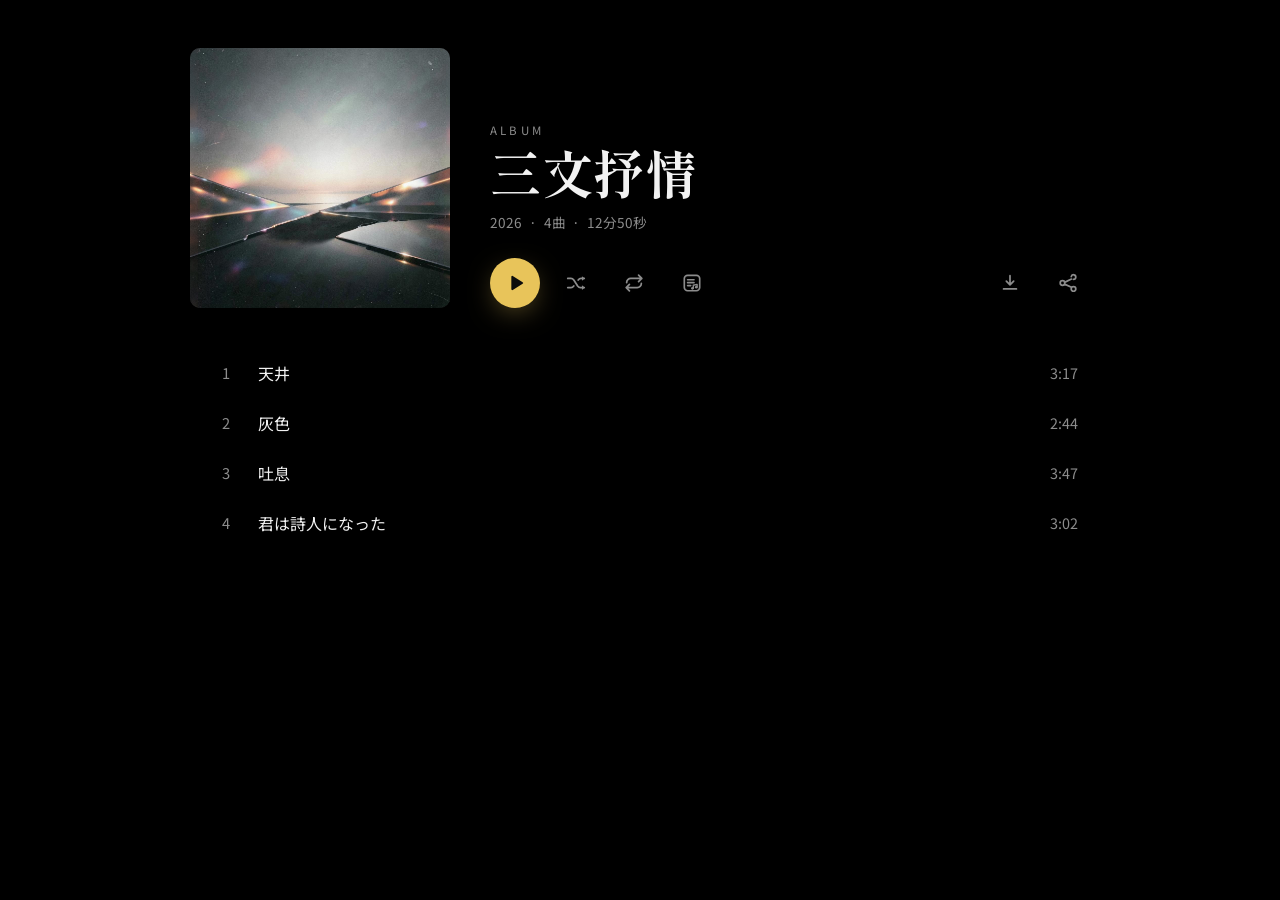
==== commit 03df0a23: "Add files via upload" ====
--- a/drivel/index.html
+++ b/drivel/index.html
@@ -12,14 +12,14 @@
 <meta property="og:type" content="music.album">
 <meta property="og:title" content="三文抒情">
 <meta property="og:site_name" content="三文抒情">
-<meta property="og:description" content="アルバム『三文抒情』を聴く。ブラウザでそのまま再生できます。">
+<meta property="og:description" content="">
 <meta property="og:url" content="https://lemsound.github.io/album/drivel/">
 <meta property="og:image" content="https://lemsound.github.io/album/drivel/jacket.jpeg">
 <meta property="og:image:width" content="1200">
 <meta property="og:image:height" content="1200">
 <meta name="twitter:card" content="summary_large_image">
 <meta name="twitter:title" content="三文抒情">
-<meta name="twitter:description" content="アルバム『三文抒情』を聴く。ブラウザでそのまま再生できます。">
+<meta name="twitter:description" content="">
 <meta name="twitter:image" content="https://lemsound.github.io/album/drivel/jacket.jpeg">
 <!-- 自己修復：古いキャッシュ等で画面が出ないとき、一度だけ掃除して再読み込み -->
 <script>
@@ -70,9 +70,6 @@
   <symbol id="i-muted" viewBox="0 0 24 24"><path fill="currentColor" d="M4 9v6h4l5 4V5L8 9H4z"/><path fill="none" stroke="currentColor" stroke-width="1.9" stroke-linecap="round" d="M16.5 9.5l5 5m0-5l-5 5"/></symbol>
   <symbol id="i-vol" viewBox="0 0 24 24"><path fill="currentColor" d="M4 9v6h4l5 4V5L8 9H4z"/><path fill="none" stroke="currentColor" stroke-width="1.7" stroke-linecap="round" d="M16.5 8.5a5 5 0 0 1 0 7"/></symbol>
   <symbol id="i-lyrics" viewBox="0 0 24 24"><rect x="3.6" y="3.6" width="16.8" height="16.8" rx="3.6" fill="none" stroke="currentColor" stroke-width="1.8"/><path d="M7.2 8.4h7M7.2 11.6h7M7.2 14.8h3.4" fill="none" stroke="currentColor" stroke-width="1.8" stroke-linecap="round"/><path d="M13.4 17.8v-3.3l4.2-1.05v3" fill="none" stroke="currentColor" stroke-width="1.5" stroke-linejoin="round" stroke-linecap="round"/><circle cx="12.5" cy="17.8" r="1.45" fill="currentColor"/><circle cx="16.7" cy="16.55" r="1.45" fill="currentColor"/></symbol>
-  <symbol id="i-download" viewBox="0 0 24 24"><path fill="none" stroke="currentColor" stroke-width="1.9" stroke-linecap="round" stroke-linejoin="round" d="M12 3v11m0 0 4.2-4.2M12 14 7.8 9.8M5 20.2h14"/></symbol>
-  <symbol id="i-vol" viewBox="0 0 24 24"><path fill="currentColor" d="M4 9v6h4l5 4V5L8 9H4z"/><path fill="none" stroke="currentColor" stroke-width="1.7" stroke-linecap="round" d="M16.5 8.5a5 5 0 0 1 0 7"/></symbol>
-  <symbol id="i-mute" viewBox="0 0 24 24"><path fill="currentColor" d="M4 9v6h4l5 4V5L8 9H4z"/><path fill="none" stroke="currentColor" stroke-width="1.8" stroke-linecap="round" d="m16.5 9.5 5 5m0-5-5 5"/></symbol>
 </svg>
 
 <div id="app">
--- a/drivel/style.css
+++ b/drivel/style.css
@@ -140,7 +140,8 @@
   background:var(--accent);margin-top:30px;
 }
 .btn--icon{position:relative;}
-.controls__share{margin-left:auto;}
+.controls__download{margin-left:auto;}
+.controls__share{margin-left:0;}
 
 /* ---------- トラックリスト ---------- */
 .tracks{list-style:none;margin:0;padding:0;}
@@ -235,7 +236,6 @@
 .transport__play svg{width:22px;height:22px;}
 .player__right{display:flex;align-items:center;justify-content:flex-end;gap:10px;}
 .vol-wrap{display:flex;align-items:center;gap:8px;}
-.vol-ico{width:18px;height:18px;color:var(--muted);flex:0 0 auto;}
 .vol{
   -webkit-appearance:none;appearance:none;width:90px;height:18px;background:transparent;cursor:pointer;
 }
@@ -254,10 +254,10 @@
 
 /* ---------- ミュート（スピーカー）ボタン ---------- */
 .vol-ico{
-  width:26px;height:26px;display:inline-flex;align-items:center;justify-content:center;
-  color:var(--muted);flex:0 0 auto;border-radius:50%;
-}
-.vol-ico svg{width:18px;height:18px;}
+  width:32px;height:32px;display:inline-flex;align-items:center;justify-content:center;
+  color:var(--muted);flex:0 0 auto;border-radius:8px;
+}
+.vol-ico svg{width:22px;height:22px;}
 .vol-ico:hover{color:var(--text);background:var(--surface);}
 
 /* ---------- ダウンロードボタン ---------- */
@@ -318,13 +318,14 @@
 .dl__btn:hover{background:color-mix(in srgb,var(--accent) 18%,transparent);border-color:color-mix(in srgb,var(--accent) 40%,transparent);}
 .dl__btn svg{width:18px;height:18px;}
 
-.share{display:flex;flex-direction:column;gap:14px;}
+.share{display:flex;flex-direction:column;gap:14px;align-items:center;}
 .share__url{
-  font-size:.86rem;color:var(--muted);word-break:break-all;
+  width:100%;
+  font-size:.86rem;color:var(--muted);word-break:break-all;text-align:center;
   padding:11px 13px;border-radius:10px;background:var(--bg);
   border:1px solid color-mix(in srgb,var(--text) 10%,transparent);
 }
-.share .dl__btn{align-self:flex-start;}
+.share .dl__btn{align-self:center;}
 
 /* ---------- 歌詞パネル ---------- */
 .lyrics{
@@ -418,8 +419,11 @@
 
   /* ダウンロードボタンの出し分け */
   .controls__download{display:none;}          /* スマホはアルバム一括DLなし */
-  .track__dl{display:none;}                    /* スマホは行ホバーDLなし */
-  .track-dl:not([hidden]){display:inline-flex;} /* スマホのプレイヤー内・曲DLを表示 */
+  .track-dl{display:none;}                     /* プレイヤー内のDLは使わない */
+  /* リスト行：再生中（is-current）の曲だけ、再生時間の左にDLを表示 */
+  .track__dl{display:inline-flex;opacity:0;pointer-events:none;}
+  .track:hover .track__dl{opacity:0;}          /* スマホはホバー表示しない */
+  .track.is-current .track__dl{opacity:1;pointer-events:auto;}
 }
 
 @media (prefers-reduced-motion:reduce){
